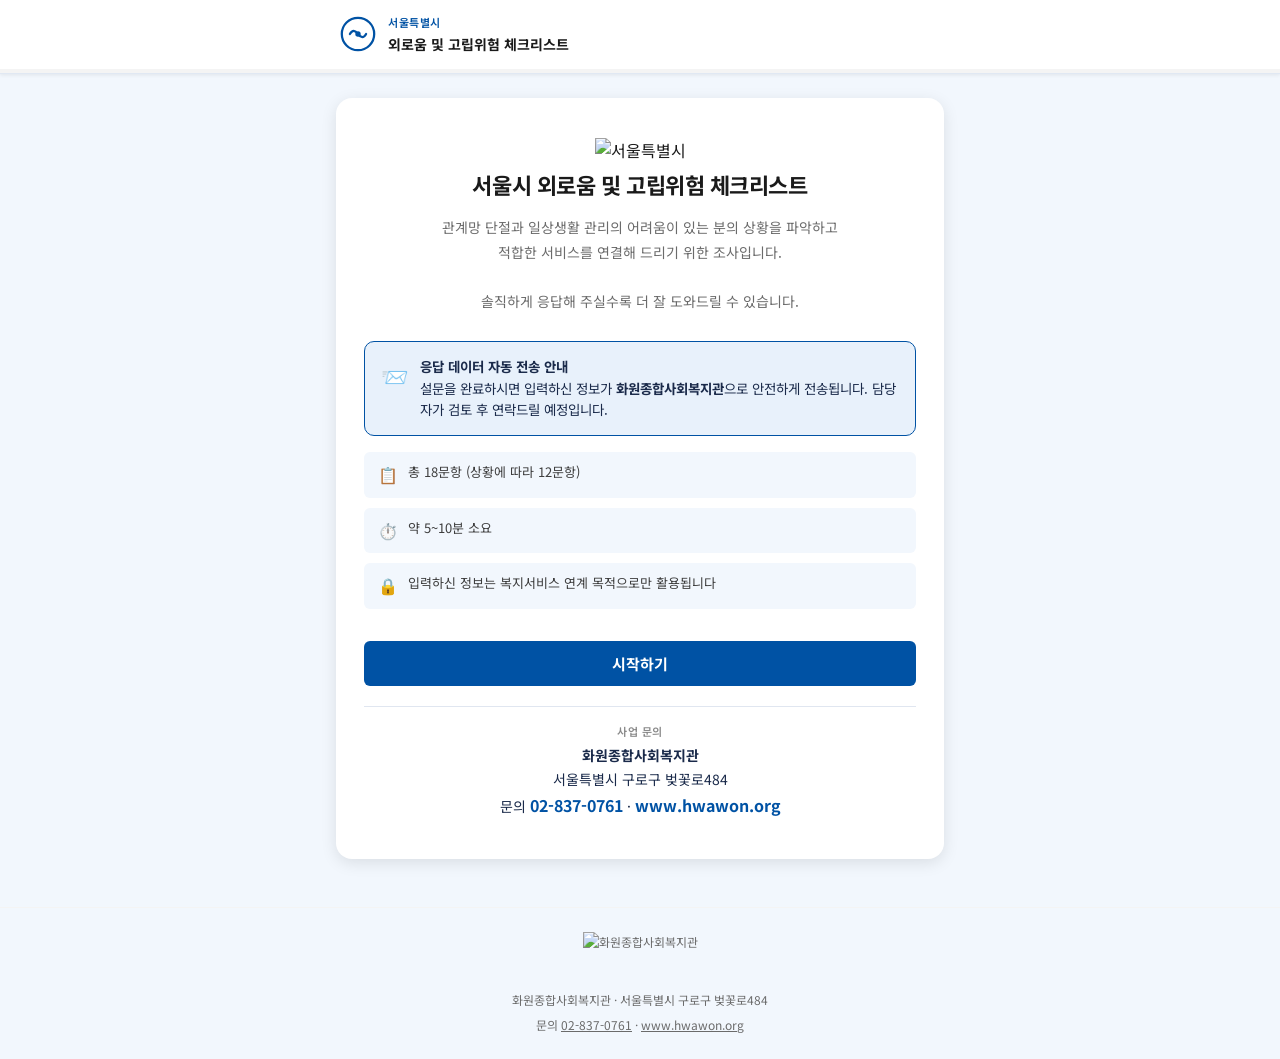
==== index.html @ 678eac91 "add index.html" ====
<!DOCTYPE html>
<html lang="ko">
<head>
  <meta charset="UTF-8" />
  <meta name="viewport" content="width=device-width, initial-scale=1.0" />
  <title>서울시 외로움 및 고립위험 체크리스트</title>
  <link rel="preconnect" href="https://fonts.googleapis.com" />
  <link href="https://fonts.googleapis.com/css2?family=Noto+Sans+KR:wght@400;500;600;700&display=swap" rel="stylesheet" />
<style>
/* ==========================================
   서울시 외로움·고립위험 체크리스트 스타일
   서울시 공식 블루 기반 디자인
   ========================================== */

*, *::before, *::after { box-sizing: border-box; margin: 0; padding: 0; }

:root {
  --blue-700: #003A8C;
  --blue-600: #0052A4;
  --blue-500: #1A6FBF;
  --blue-100: #E8F0F9;
  --blue-50:  #F2F7FD;
  --red-600:  #C0392B;
  --red-100:  #FDECEA;
  --orange-500: #E67E22;
  --orange-100: #FEF3E2;
  --green-600: #1E7E34;
  --green-100: #E8F5E9;
  --gray-900: #1A1A1A;
  --gray-700: #3D3D3D;
  --gray-500: #6B6B6B;
  --gray-300: #C8C8C8;
  --gray-100: #F4F4F4;
  --white: #FFFFFF;
  --radius-sm: 6px;
  --radius-md: 12px;
  --radius-lg: 16px;
  --shadow-sm: 0 1px 4px rgba(0,0,0,0.08);
  --shadow-md: 0 4px 16px rgba(0,0,0,0.10);
  --shadow-lg: 0 8px 32px rgba(0,0,0,0.12);
  --font: 'Noto Sans KR', sans-serif;
}

html { font-size: 16px; scroll-behavior: smooth; }
body {
  font-family: var(--font);
  background: var(--blue-50);
  color: var(--gray-900);
  min-height: 100vh;
  line-height: 1.6;
}

/* ── 헤더 ── */
.site-header {
  background: var(--white);
  border-bottom: 1px solid #E0E8F3;
  position: sticky;
  top: 0;
  z-index: 100;
  box-shadow: var(--shadow-sm);
}
.header-inner {
  display: flex;
  align-items: center;
  gap: 12px;
  padding: 14px 20px;
  max-width: 640px;
  margin: 0 auto;
}
.logo-icon { width: 36px; height: 36px; flex-shrink: 0; }
.header-text { display: flex; flex-direction: column; gap: 1px; }
.header-org { font-size: 11px; color: var(--blue-600); font-weight: 600; letter-spacing: 0.05em; }
.header-title { font-size: 14px; font-weight: 700; color: var(--gray-900); }

/* 진행바 */
.progress-bar-wrap {
  height: 4px;
  background: var(--gray-100);
}
.progress-bar {
  height: 100%;
  background: var(--blue-600);
  transition: width 0.4s ease;
  width: 0%;
}

/* ── 메인 ── */
.main-content {
  max-width: 640px;
  margin: 0 auto;
  padding: 24px 16px 48px;
}

/* 스텝 전환 */
.step { display: none; }
.step.active { display: block; animation: fadeUp 0.3s ease; }
@keyframes fadeUp {
  from { opacity: 0; transform: translateY(12px); }
  to   { opacity: 1; transform: translateY(0); }
}

/* ── 카드 ── */
.card {
  background: var(--white);
  border-radius: var(--radius-lg);
  box-shadow: var(--shadow-md);
  padding: 28px 24px;
}
@media (max-width: 480px) { .card { padding: 20px 16px; } }

/* ── 인트로 카드 ── */
.intro-card { text-align: center; padding: 40px 28px; }
.intro-badge {
  display: inline-block;
  background: var(--blue-100);
  color: var(--blue-600);
  font-size: 12px;
  font-weight: 600;
  padding: 4px 12px;
  border-radius: 20px;
  margin-bottom: 16px;
  letter-spacing: 0.04em;
}
.intro-title {
  font-size: 24px;
  font-weight: 700;
  color: var(--gray-900);
  line-height: 1.35;
  margin-bottom: 16px;
}
.intro-desc {
  font-size: 14px;
  color: var(--gray-500);
  line-height: 1.75;
  margin-bottom: 28px;
  text-align: left;
}
.intro-info-list {
  display: flex;
  flex-direction: column;
  gap: 10px;
  margin-bottom: 32px;
  text-align: left;
}
.intro-info-item {
  display: flex;
  align-items: flex-start;
  gap: 10px;
  font-size: 13px;
  color: var(--gray-700);
  background: var(--blue-50);
  border-radius: var(--radius-sm);
  padding: 10px 14px;
}
.info-icon { font-size: 16px; flex-shrink: 0; }

/* ── 스텝 헤더 ── */
.step-label {
  font-size: 11px;
  font-weight: 700;
  letter-spacing: 0.08em;
  color: var(--blue-600);
  text-transform: uppercase;
  margin-bottom: 6px;
}
.step-title {
  font-size: 20px;
  font-weight: 700;
  color: var(--gray-900);
  margin-bottom: 8px;
  line-height: 1.3;
}
.step-desc {
  font-size: 13px;
  color: var(--gray-500);
  margin-bottom: 24px;
  line-height: 1.6;
}

/* ── 폼 공통 ── */
.form-grid {
  display: grid;
  grid-template-columns: 1fr 1fr;
  gap: 16px;
  margin-bottom: 24px;
}
@media (max-width: 480px) { .form-grid { grid-template-columns: 1fr; } }
.form-full { grid-column: 1 / -1; }
.form-group { display: flex; flex-direction: column; gap: 6px; }
.form-label {
  font-size: 13px;
  font-weight: 600;
  color: var(--gray-700);
}
.form-label.required::after {
  content: ' *';
  color: var(--red-600);
}
.form-input, .form-select {
  width: 100%;
  padding: 10px 12px;
  border: 1.5px solid var(--gray-300);
  border-radius: var(--radius-sm);
  font-size: 14px;
  font-family: var(--font);
  color: var(--gray-900);
  background: var(--white);
  transition: border-color 0.2s;
  outline: none;
}
.form-input:focus, .form-select:focus { border-color: var(--blue-600); }
.form-input.error, .form-select.error { border-color: var(--red-600); }

/* ── 라디오 / 체크박스 ── */
.radio-group, .checkbox-group {
  display: flex;
  flex-wrap: wrap;
  gap: 8px;
}
.flex-wrap { flex-wrap: wrap; }
.radio-label, .checkbox-label {
  display: flex;
  align-items: center;
  gap: 6px;
  font-size: 14px;
  cursor: pointer;
  padding: 8px 14px;
  border: 1.5px solid var(--gray-300);
  border-radius: var(--radius-sm);
  transition: all 0.15s;
  background: var(--white);
}
.radio-label:hover, .checkbox-label:hover { border-color: var(--blue-500); background: var(--blue-50); }
.radio-label input, .checkbox-label input { accent-color: var(--blue-600); }

/* ── 섹션 소제목 ── */
.section-sub-title {
  font-size: 13px;
  font-weight: 700;
  color: var(--blue-700);
  border-left: 3px solid var(--blue-600);
  padding-left: 10px;
  margin-bottom: 12px;
  display: flex;
  align-items: center;
  gap: 8px;
  flex-wrap: wrap;
}
.sub-note {
  font-size: 11px;
  font-weight: 400;
  color: var(--gray-500);
}
.mt-md { margin-top: 24px; }

/* ── 문항 ── */
.question-list { display: flex; flex-direction: column; gap: 12px; margin-bottom: 24px; }
.question-item {
  border: 1.5px solid var(--gray-100);
  border-radius: var(--radius-md);
  padding: 16px;
  background: var(--gray-100);
  transition: border-color 0.2s;
}
.question-item.answered { border-color: var(--blue-100); background: var(--blue-50); }
.question-item.urgent { border-color: #FCBFBC; background: var(--red-100); }
.question-item.urgent.answered { border-color: var(--red-600); }
.q-text {
  font-size: 14px;
  color: var(--gray-900);
  font-weight: 500;
  margin-bottom: 12px;
  line-height: 1.55;
}
.q-num {
  display: inline-block;
  background: var(--blue-600);
  color: var(--white);
  font-size: 11px;
  font-weight: 700;
  padding: 2px 7px;
  border-radius: 4px;
  margin-right: 6px;
  vertical-align: middle;
}
.q-tag {
  display: inline-block;
  background: var(--blue-100);
  color: var(--blue-700);
  font-size: 11px;
  font-weight: 600;
  padding: 2px 7px;
  border-radius: 4px;
  margin-right: 4px;
  vertical-align: middle;
}
.q-sub {
  display: block;
  font-size: 12px;
  color: var(--gray-500);
  margin-top: 4px;
}
.urgent-mark {
  display: inline-block;
  background: var(--red-600);
  color: var(--white);
  font-size: 10px;
  font-weight: 700;
  padding: 2px 7px;
  border-radius: 4px;
  margin-left: 8px;
  vertical-align: middle;
}

/* 점수형 선택 */
.scale-group {
  display: flex;
  flex-direction: column;
  gap: 6px;
}
@media (min-width: 480px) { .scale-group { flex-direction: row; flex-wrap: wrap; gap: 8px; } }
.scale-label {
  display: flex;
  align-items: center;
  gap: 8px;
  cursor: pointer;
  padding: 8px 14px;
  border: 1.5px solid var(--gray-300);
  border-radius: var(--radius-sm);
  font-size: 13px;
  background: var(--white);
  transition: all 0.15s;
  flex: 1;
  min-width: 130px;
}
.scale-label:hover { border-color: var(--blue-500); background: var(--white); }
.scale-label input:checked + span { color: var(--blue-700); font-weight: 600; }
.scale-label:has(input:checked) { border-color: var(--blue-600); background: var(--blue-50); }
.scale-label input { accent-color: var(--blue-600); flex-shrink: 0; }

/* 그렇다/아니다 */
.yn-group { display: flex; gap: 8px; }
.yn-label {
  display: flex;
  align-items: center;
  gap: 8px;
  cursor: pointer;
  padding: 10px 20px;
  border: 1.5px solid var(--gray-300);
  border-radius: var(--radius-sm);
  font-size: 14px;
  font-weight: 600;
  background: var(--white);
  transition: all 0.15s;
  flex: 1;
  justify-content: center;
}
.yn-label.yes:has(input:checked) { border-color: var(--blue-600); background: var(--blue-100); color: var(--blue-700); }
.yn-label.no:has(input:checked)  { border-color: var(--orange-500); background: var(--orange-100); color: #7D4E1A; }
.yn-label input { accent-color: var(--blue-600); }

/* ── 안내 박스 ── */
.notice-box {
  background: var(--blue-50);
  border: 1.5px solid var(--blue-100);
  border-left: 4px solid var(--blue-600);
  border-radius: var(--radius-sm);
  padding: 12px 16px;
  font-size: 13px;
  color: var(--blue-700);
  margin-bottom: 16px;
  line-height: 1.6;
}

/* ── 개인정보 동의 ── */
.consent-block {
  border: 1.5px solid var(--gray-100);
  border-radius: var(--radius-md);
  padding: 16px;
  margin-bottom: 12px;
  background: var(--gray-100);
}
.consent-title {
  font-size: 13px;
  font-weight: 700;
  color: var(--blue-700);
  margin-bottom: 8px;
}
.consent-detail {
  font-size: 12px;
  color: var(--gray-700);
  line-height: 1.75;
  margin-bottom: 12px;
}
.consent-note { color: var(--gray-500); }
.consent-check-row {
  display: flex;
  gap: 10px;
  flex-wrap: wrap;
}
.consent-check-label {
  display: flex;
  align-items: center;
  gap: 6px;
  cursor: pointer;
  font-size: 13px;
  font-weight: 600;
  padding: 7px 16px;
  border: 1.5px solid var(--gray-300);
  border-radius: var(--radius-sm);
  background: var(--white);
  transition: all 0.15s;
}
.consent-check-label:has(input:checked) { border-color: var(--blue-600); background: var(--blue-50); color: var(--blue-700); }
.consent-check-label input { accent-color: var(--blue-600); }

.consent-final {
  background: var(--blue-50);
  border: 1.5px solid var(--blue-100);
  border-radius: var(--radius-md);
  padding: 16px;
  margin-top: 16px;
  margin-bottom: 24px;
}
.consent-final-label {
  display: flex;
  align-items: flex-start;
  gap: 10px;
  cursor: pointer;
  font-size: 13px;
  color: var(--gray-700);
  line-height: 1.65;
}
.consent-final-label input { accent-color: var(--blue-600); margin-top: 3px; flex-shrink: 0; }
.consent-final-label small { font-size: 11px; color: var(--gray-500); display: block; margin-top: 4px; }

/* ── 버튼 ── */
.btn-row {
  display: flex;
  gap: 10px;
  justify-content: flex-end;
  margin-top: 8px;
}
.btn-primary, .btn-secondary {
  padding: 12px 28px;
  border-radius: var(--radius-sm);
  font-size: 15px;
  font-weight: 700;
  font-family: var(--font);
  cursor: pointer;
  border: none;
  transition: all 0.18s;
}
.btn-primary {
  background: var(--blue-600);
  color: var(--white);
}
.btn-primary:hover { background: var(--blue-700); transform: translateY(-1px); box-shadow: var(--shadow-sm); }
.btn-primary:active { transform: translateY(0); }
.btn-secondary {
  background: var(--white);
  color: var(--gray-700);
  border: 1.5px solid var(--gray-300);
}
.btn-secondary:hover { border-color: var(--blue-500); color: var(--blue-600); }
.btn-full { width: 100%; }

/* ── 결과 카드 ── */
.result-card { text-align: center; padding: 40px 24px 32px; }
.result-check {
  width: 64px;
  height: 64px;
  background: var(--green-600);
  color: var(--white);
  border-radius: 50%;
  display: flex;
  align-items: center;
  justify-content: center;
  font-size: 28px;
  font-weight: 700;
  margin: 0 auto 16px;
}
.result-title { font-size: 22px; font-weight: 700; color: var(--gray-900); margin-bottom: 8px; }
.result-sub { font-size: 14px; color: var(--gray-500); margin-bottom: 28px; line-height: 1.6; }

.result-type-box {
  border-radius: var(--radius-md);
  padding: 20px;
  margin-bottom: 16px;
  text-align: left;
}
.result-type-title { font-size: 12px; font-weight: 700; letter-spacing: 0.06em; margin-bottom: 6px; }
.result-type-name { font-size: 22px; font-weight: 700; margin-bottom: 8px; }
.result-type-desc { font-size: 13px; line-height: 1.65; }

.result-scores {
  display: flex;
  gap: 10px;
  margin-bottom: 16px;
  flex-wrap: wrap;
}
.score-chip {
  flex: 1;
  min-width: 100px;
  background: var(--gray-100);
  border-radius: var(--radius-sm);
  padding: 12px;
  text-align: center;
}
.score-chip-label { font-size: 11px; color: var(--gray-500); margin-bottom: 4px; }
.score-chip-value { font-size: 20px; font-weight: 700; color: var(--blue-700); }
.score-chip-sub { font-size: 11px; color: var(--gray-500); }

.result-service {
  background: var(--blue-50);
  border: 1.5px solid var(--blue-100);
  border-radius: var(--radius-md);
  padding: 16px;
  text-align: left;
  margin-bottom: 16px;
}
.result-service-title { font-size: 12px; font-weight: 700; color: var(--blue-700); margin-bottom: 8px; letter-spacing: 0.04em; }
.result-service-list { font-size: 13px; color: var(--gray-700); line-height: 1.8; }

.result-crisis-notice {
  background: var(--red-100);
  border: 1.5px solid #F5C6C4;
  border-radius: var(--radius-md);
  padding: 16px;
  font-size: 13px;
  color: #7B1D1A;
  line-height: 1.7;
  text-align: left;
  margin-top: 12px;
}

/* ── 에러 메시지 ── */
.error-msg {
  color: var(--red-600);
  font-size: 12px;
  margin-top: 4px;
}
.toast {
  position: fixed;
  bottom: 24px;
  left: 50%;
  transform: translateX(-50%) translateY(20px);
  background: var(--gray-900);
  color: var(--white);
  font-size: 13px;
  padding: 12px 20px;
  border-radius: var(--radius-sm);
  z-index: 9999;
  opacity: 0;
  transition: all 0.3s;
  white-space: nowrap;
  pointer-events: none;
}
.toast.show { opacity: 1; transform: translateX(-50%) translateY(0); }

/* ── 푸터 ── */
.site-footer {
  display: flex;
  flex-direction: column;
  align-items: center;
  gap: 6px;
  text-align: center;
  padding: 24px 16px;
  font-size: 12px;
  color: var(--gray-500);
  border-top: 1px solid var(--gray-100);
}
.footer-logo {
  height: 52px;
  width: auto;
  object-fit: contain;
}

/* ── 자필 서명 패드 ── */
.signature-block {
  margin-top: 20px;
  margin-bottom: 8px;
}
.signature-label {
  font-size: 13px;
  font-weight: 700;
  color: var(--gray-700);
  margin-bottom: 6px;
}
.required-mark { color: var(--red-600); }
.signature-hint {
  font-size: 12px;
  color: var(--gray-500);
  margin-bottom: 8px;
}
.signature-wrap {
  border: 2px solid var(--gray-300);
  border-radius: var(--radius-md);
  background: var(--white);
  cursor: crosshair;
  overflow: hidden;
  touch-action: none;
}
.signature-wrap.active { border-color: var(--blue-600); }
.signature-wrap.has-sig { border-color: var(--blue-500); background: var(--blue-50); }
#signatureCanvas {
  display: block;
  width: 100%;
  height: 160px;
}
.signature-actions {
  display: flex;
  align-items: center;
  gap: 12px;
  margin-top: 8px;
}
.btn-clear-sig {
  background: none;
  border: 1.5px solid var(--gray-300);
  border-radius: var(--radius-sm);
  font-size: 12px;
  font-weight: 600;
  color: var(--gray-500);
  padding: 6px 14px;
  cursor: pointer;
  font-family: var(--font);
  transition: all 0.15s;
}
.btn-clear-sig:hover { border-color: var(--red-600); color: var(--red-600); }
.sig-status {
  font-size: 12px;
  color: var(--blue-600);
  font-weight: 600;
}

/* ── 시작 페이지 안내 박스 ── */
.intro-notice-box {
  display: flex;
  gap: 12px;
  align-items: flex-start;
  background: #E8F1FB;
  border: 1.5px solid #0052A4;
  border-radius: 10px;
  padding: 14px 16px;
  margin: 16px 0;
  font-size: 13.5px;
  line-height: 1.6;
  color: #1a2a4a;
  text-align: left;
}
.intro-notice-icon { font-size: 22px; flex-shrink: 0; margin-top: 2px; }
.intro-contact {
  margin-top: 20px;
  padding-top: 16px;
  border-top: 1px solid #e0e6f0;
  text-align: center;
}
.intro-contact-label {
  font-size: 11px;
  color: #888;
  font-weight: 600;
  letter-spacing: 0.05em;
  text-transform: uppercase;
  margin-bottom: 4px;
}
.intro-contact-info {
  font-size: 14px;
  line-height: 1.7;
  color: #1a2a4a;
}
.intro-contact-info a {
  color: #0052A4;
  font-weight: 700;
  text-decoration: none;
  font-size: 16px;
}

/* ── 기간 안내 텍스트 강조 ── */
.step-period-notice {
  font-size: 15px;
  font-weight: 700;
  color: #0052A4;
  background: #EEF4FF;
  border-left: 4px solid #0052A4;
  padding: 10px 14px;
  border-radius: 0 8px 8px 0;
  margin: 0 0 16px;
  line-height: 1.5;
}

/* ── 동의서 테이블 ── */
.consent-intro-text {
  font-size: 12.5px;
  line-height: 1.7;
  color: #333;
  background: #f8f9fb;
  border: 1px solid #d0dae8;
  border-radius: 8px;
  padding: 12px 14px;
  margin-bottom: 14px;
}
.consent-table {
  width: 100%;
  border-collapse: collapse;
  font-size: 12.5px;
  margin-bottom: 6px;
}
.consent-table th,
.consent-table td {
  border: 1px solid #c5cfe0;
  padding: 8px 10px;
  vertical-align: top;
  line-height: 1.6;
}
.consent-table th {
  background: #d9e6f7;
  font-weight: 700;
  text-align: center;
}
.ct-label {
  background: #f0f4fa;
  font-weight: 600;
  width: 35%;
  color: #2a3a5c;
}
.consent-note-row {
  font-size: 11.5px;
  color: #666;
  padding: 5px 2px;
  line-height: 1.5;
}
.consent-q-row {
  font-size: 13px;
  padding: 8px 0 4px;
  color: #1a2a4a;
}

/* ── 결과 전송 완료 박스 ── */
.result-sent-box {
  background: #E8F5E9;
  border: 1.5px solid #4CAF50;
  border-radius: 12px;
  padding: 20px 16px;
  text-align: center;
  margin: 16px 0;
}
.result-sent-icon { font-size: 36px; margin-bottom: 10px; }
.result-sent-text {
  font-size: 15px;
  font-weight: 600;
  color: #1B5E20;
  line-height: 1.7;
  margin-bottom: 6px;
}
.result-sent-sub {
  font-size: 13px;
  color: #388E3C;
}
.result-contact-box {
  margin-top: 24px;
  padding: 16px;
  background: #f8f9fb;
  border-radius: 10px;
  text-align: center;
  border: 1px solid #dce3ee;
}
.result-contact-title {
  font-size: 11px;
  color: #888;
  font-weight: 600;
  letter-spacing: 0.05em;
  margin-bottom: 6px;
}
.result-contact-info {
  font-size: 14px;
  line-height: 1.8;
  color: #1a2a4a;
}
.result-tel {
  display: inline-block;
  font-size: 20px;
  font-weight: 700;
  color: #0052A4;
  text-decoration: none;
  margin-top: 4px;
}

/* ── 주소 고정 접두사 행 ── */
.addr-fixed-row {
  display: flex;
  align-items: center;
  gap: 8px;
  background: #f0f4fa;
  border: 1.5px solid #c5cfe0;
  border-radius: 10px;
  padding: 10px 14px;
}
.addr-fixed-prefix {
  font-size: 14px;
  font-weight: 700;
  color: #0052A4;
  white-space: nowrap;
  flex-shrink: 0;
}
.addr-dong-select {
  border: 1.5px solid #c5cfe0 !important;
  border-radius: 8px !important;
  flex: 1;
  min-width: 0;
}
.addr-preview {
  font-size: 12.5px;
  color: #0052A4;
  background: #EEF4FF;
  border-radius: 6px;
  padding: 7px 12px;
  margin-top: 6px;
  word-break: break-all;
}

/* ── 전화번호 입력 왼쪽 정렬 ── */
input[type="tel"].form-input {
  text-align: left;
}

/* ── 동의서 제목 한줄 ── */
.consent-title-oneline {
  font-size: clamp(15px, 4vw, 20px);
  white-space: nowrap;
  letter-spacing: -0.02em;
}

/* ── 결과 따뜻한 마무리 박스 ── */
.result-warm-box {
  background: linear-gradient(135deg, #EEF4FF 0%, #E8F5E9 100%);
  border: 1.5px solid #0052A4;
  border-radius: 14px;
  padding: 22px 18px;
  text-align: center;
  margin: 16px 0;
}
.result-warm-icon { font-size: 32px; margin-bottom: 10px; }
.result-warm-text {
  font-size: 15px;
  color: #1a2a4a;
  line-height: 1.7;
  margin-bottom: 10px;
}
.result-warm-sub {
  font-size: 13px;
  color: #4a6080;
  line-height: 1.7;
}

/* ── 동의서 날짜 표시 ── */
.consent-date-row {
  text-align: right;
  font-size: 14px;
  font-weight: 600;
  color: #1a2a4a;
  padding: 10px 0 6px;
  border-top: 1px solid #e0e6f0;
  margin-top: 12px;
}

/* ── 만 14세 미만 보호자 안내 ── */
.guardian-notice {
  background: #FFF3E0;
  border: 1.5px solid #FF8F00;
  border-radius: 10px;
  padding: 14px 16px;
  font-size: 14px;
  line-height: 1.6;
  color: #E65100;
  margin-top: 16px;
}

/* ── 위기상황(step-4) 문항 compact 스타일 ── */
#step-4 .question-item {
  padding: 10px 14px;
  margin-bottom: 8px;
}
#step-4 .question-text {
  font-size: 13px;
  line-height: 1.45;
  margin-bottom: 8px;
}
#step-4 .yn-options {
  gap: 8px;
}
#step-4 .yn-label {
  padding: 8px 14px;
  font-size: 13px;
}


/* 인쇄 */

  /* ── 인쇄 오버레이 기본 ── */
  #printOverlay {
    position: fixed; top: 0; left: 0; width: 100%; height: 100%;
    background: #eee; overflow-y: auto; z-index: 9999;
  }
  .po-screen-only {
    display: flex; gap: 12px; justify-content: center; align-items: center;
    padding: 16px; background: #f0f4fa; border-bottom: 2px solid #0052A4;
    position: sticky; top: 0; z-index: 10;
  }
  .po-btn-print {
    background: #0052A4; color: #fff; border: none;
    padding: 10px 28px; font-size: 15px; font-weight: 700;
    border-radius: 6px; cursor: pointer; font-family: inherit;
  }
  .po-btn-print:hover { background: #003A8C; }
  .po-btn-back {
    background: #fff; color: #0052A4; border: 2px solid #0052A4;
    padding: 10px 20px; font-size: 14px; font-weight: 600;
    border-radius: 6px; cursor: pointer; font-family: inherit;
  }
  /* ── A4 페이지 ── */
  .po-page {
    width: 210mm; min-height: 297mm;
    margin: 16px auto; padding: 15mm 18mm;
    background: #fff; box-shadow: 0 2px 12px rgba(0,0,0,0.12);
    page-break-after: always;
    font-family: 'Malgun Gothic','맑은 고딕','Noto Sans KR',sans-serif;
    font-size: 10.5pt; color: #000;
  }
  .po-page:last-child { page-break-after: auto; }
  .po-side-label { text-align:right; font-size:8pt; color:#555; margin-bottom:4pt; }
  .po-page-header { text-align:center; margin-bottom:8pt; border-bottom:2px solid #000; padding-bottom:5pt; }
  .po-main-title { font-size:14.5pt; font-weight:700; margin-bottom:2pt; }
  .po-sub-title { font-size:10.5pt; color:#333; }
  /* 표 */
  .po-table { width:100%; border-collapse:collapse; margin-bottom:6pt; font-size:10pt; }
  .po-table th, .po-table td { border:1px solid #000; padding:3pt 4pt; vertical-align:middle; }
  .po-table th { background:#d9e1f2; font-weight:700; text-align:center; }
  .po-num { width:22pt; text-align:center; font-weight:700; background:#EEF2FA; white-space:nowrap; }
  .po-center { text-align:center; }
  .po-lbl { background:#f2f2f2; font-weight:600; white-space:nowrap; text-align:center; width:60pt; }
  .po-val { font-weight:600; }
  .po-td-sub { background:#fafafa; font-weight:600; font-size:8pt; }
  /* 영역 타이틀 */
  .po-sec-title { font-size:11pt; font-weight:700; background:#1F3864; color:#fff; padding:3pt 6pt; margin:6pt 0 0; }
  .po-sec-note { font-size:9pt; color:#555; margin:2pt 0 3pt; }
  .po-eval-row td { background:#FFF2CC; font-size:9.5pt; font-weight:600; }
  /* 동의서 */
  .po-consent-title { background:#1F3864; color:#fff; font-size:11pt; font-weight:700; text-align:center; padding:5pt; margin-bottom:5pt; }
  .po-consent-intro { font-size:7.5pt; line-height:1.6; margin-bottom:6pt; border:1px solid #aaa; padding:4pt 6pt; background:#fafafa; }
  .po-csub-title { font-size:8.5pt; font-weight:700; background:#D9E1F2; padding:2pt 5pt; margin:4pt 0 2pt; }
  .po-consent-agree { display:flex; gap:16pt; padding:3pt 0; font-size:8.5pt; }
  /* 최종 서명 */
  .po-final-sign { border:1px solid #000; padding:6pt 8pt; margin-top:8pt; text-align:center; }
  .po-final-sign-title { font-size:8pt; margin-bottom:6pt; }
  .po-date-row { text-align:right; font-size:9pt; margin:8pt 0 4pt; }
  .po-agency-row { text-align:right; font-size:9pt; font-weight:700; }
  .po-final-fields { display:flex; justify-content:space-around; gap:12pt; }
  .po-final-field { flex:1; text-align:center; }
  .po-final-line { border-bottom:1px solid #000; height:40pt; margin-bottom:2pt; display:flex; align-items:center; justify-content:center; }
  .po-final-field-label { font-size:8pt; color:#555; }
  /* ── 인쇄 전용 CSS ── */
  @media print {
    body > * { display: none !important; }
    #printOverlay { display: block !important; position: static !important; overflow: visible !important; background: #fff !important; }
    .po-screen-only { display: none !important; }
    .po-page { margin: 0 !important; box-shadow: none !important; padding: 12mm 16mm !important; }
    @page { size: A4; margin: 0; }
  }
  
/* ── 첫 페이지 서울시 로고 ── */
.intro-seoul-logo {
  margin-bottom: 6px;
}
.intro-seoul-logo img {
  height: 90px;
  width: auto;
  object-fit: contain;
}
/* ── intro-desc 가운데 정렬 ── */
.intro-desc-center {
  text-align: center !important;
}
/* ── 첫 페이지 타이틀 한줄 ── */
.intro-title-oneline {
  font-size: clamp(16px, 4.5vw, 22px);
  white-space: nowrap;
  letter-spacing: -0.02em;
}
/* ── 동의서 제목 한줄 ── */
.consent-title-oneline {
  font-size: clamp(15px, 4vw, 20px);
  white-space: nowrap;
  letter-spacing: -0.02em;
}
</style>
</head>
<body>
  <div id="app">
    <!-- 상단 헤더 -->
    <header class="site-header">
      <div class="header-inner">
        <svg class="logo-icon" width="36" height="36" viewBox="0 0 40 40" fill="none" aria-label="서울시 로고">
          <circle cx="20" cy="20" r="18" stroke="#0052A4" stroke-width="2.5"/>
          <path d="M11 20 Q15 13 20 20 Q25 27 29 20" stroke="#0052A4" stroke-width="2.5" stroke-linecap="round" fill="none"/>
          <circle cx="20" cy="20" r="3" fill="#0052A4"/>
        </svg>
        <div class="header-text">
          <span class="header-org">서울특별시</span>
          <span class="header-title">외로움 및 고립위험 체크리스트</span>
        </div>
      </div>
      <!-- 진행바 -->
      <div class="progress-bar-wrap">
        <div class="progress-bar" id="progressBar"></div>
      </div>
    </header>

    <main class="main-content">
      <!-- ───────────── STEP 0: 시작 화면 ───────────── -->
      <section class="step active" id="step-0">
        <div class="card intro-card">
          <!-- 서울시 로고 -->
          <div class="intro-seoul-logo">
            <img src="logo-seoul.jpg" alt="서울특별시" />
          </div>
          <h1 class="intro-title intro-title-oneline">서울시 외로움 및 고립위험 체크리스트</h1>
          <p class="intro-desc intro-desc-center">
            관계망 단절과 일상생활 관리의 어려움이 있는 분의 상황을 파악하고<br>
            적합한 서비스를 연결해 드리기 위한 조사입니다.<br><br>
            솔직하게 응답해 주실수록 더 잘 도와드릴 수 있습니다.
          </p>
          <div class="intro-notice-box">
            <div class="intro-notice-icon">📨</div>
            <div>
              <strong>응답 데이터 자동 전송 안내</strong><br>
              설문을 완료하시면 입력하신 정보가 <strong>화원종합사회복지관</strong>으로 안전하게 전송됩니다. 담당자가 검토 후 연락드릴 예정입니다.
            </div>
          </div>
          <div class="intro-info-list">
            <div class="intro-info-item">
              <span class="info-icon">📋</span>
              <span>총 18문항 (상황에 따라 12문항)</span>
            </div>
            <div class="intro-info-item">
              <span class="info-icon">⏱️</span>
              <span>약 5~10분 소요</span>
            </div>
            <div class="intro-info-item">
              <span class="info-icon">🔒</span>
              <span>입력하신 정보는 복지서비스 연계 목적으로만 활용됩니다</span>
            </div>
          </div>
          <button class="btn-primary btn-full" onclick="goStep(1)">시작하기</button>
          <div class="intro-contact">
            <div class="intro-contact-label">사업 문의</div>
            <div class="intro-contact-info">
              <strong>화원종합사회복지관</strong><br>
              서울특별시 구로구 벚꽃로484<br>
              문의 <a href="tel:02-837-0761">02-837-0761</a> · <a href="https://www.hwawon.org/" target="_blank">www.hwawon.org</a>
            </div>
          </div>
        </div>
      </section>

      <!-- ───────────── STEP 1: 기본 현황 ───────────── -->
      <section class="step" id="step-1">
        <div class="card">
          <div class="step-label">기본 현황</div>
          <h2 class="step-title">조사대상자 기본 현황</h2>
          <p class="step-desc">아래 항목을 빠짐없이 작성해 주세요.</p>

          <div class="form-grid">
            <div class="form-group">
              <label class="form-label required">성명</label>
              <input type="text" id="name" class="form-input" placeholder="이름을 입력해 주세요" />
            </div>
            <div class="form-group">
              <label class="form-label required">생년월일</label>
              <input type="text" id="birth" class="form-input" placeholder="예: 1975.03.15" maxlength="10" oninput="formatBirth(this); calcAge();" autocomplete="off" />
              <div id="ageDisplay" style="display:none;margin-top:5px;font-size:13px;font-weight:700;color:#0052A4;padding:5px 10px;background:#EEF4FF;border-radius:6px;display:inline-block;"></div>
            </div>
            <div class="form-group">
              <label class="form-label required">성별</label>
              <div class="radio-group">
                <label class="radio-label"><input type="radio" name="gender" value="남" /> 남</label>
                <label class="radio-label"><input type="radio" name="gender" value="여" /> 여</label>
              </div>
            </div>
            <div class="form-group form-full">
              <label class="form-label required">주소</label>
              <div class="addr-fixed-row">
                <span class="addr-fixed-prefix">서울특별시 구로구</span>
                <select id="addrDong" class="form-select addr-dong-select" onchange="updateAddressField()">
                  <option value="">동 선택</option>
                  <option>가리봉동</option>
                  <option>개봉1동</option><option>개봉2동</option><option>개봉3동</option>
                  <option>고척1동</option><option>고척2동</option>
                  <option>구로1동</option><option>구로2동</option><option>구로3동</option><option>구로4동</option><option>구로5동</option>
                  <option>궁동</option><option>남구로동</option><option>신도림동</option>
                  <option>오류1동</option><option>오류2동</option><option>온수동</option><option>천왕동</option><option>항동</option>
                </select>
              </div>
              <input type="text" id="addressStreet" class="form-input mt-xs"
                placeholder="도로명+건물번호 또는 지번 (예: 구로동로 120)"
                autocomplete="off" oninput="updateAddressField()" />
              <input type="text" id="addressDetail" class="form-input mt-xs"
                placeholder="상세 주소 (예: 101동 502호)" oninput="updateAddressField()" />
              <input type="hidden" id="address" />
            </div>
            <div class="form-group">
              <label class="form-label required">휴대전화</label>
              <input type="tel" id="phone" class="form-input" placeholder="010-0000-0000" maxlength="13" oninput="formatPhone(this)" autocomplete="off" />
            </div>
            <div class="form-group">
              <label class="form-label required">가구원수</label>
              <select id="household" class="form-select">
                <option value="">선택해 주세요</option>
                <option>1명</option><option>2명</option><option>3명</option>
                <option>4명</option><option>5명</option><option>6명 이상</option>
              </select>
            </div>
            <div class="form-group form-full">
              <label class="form-label required">보호구분 (해당 항목 모두 선택)</label>
              <div class="checkbox-group">
                <label class="checkbox-label"><input type="checkbox" name="protection" value="기초생활보장 맞춤형 급여 수급" /> 기초생활보장 맞춤형 급여 수급</label>
                <label class="checkbox-label"><input type="checkbox" name="protection" value="차상위계층" /> 차상위계층</label>
                <label class="checkbox-label"><input type="checkbox" name="protection" value="자활사업참여" /> 자활사업참여</label>
                <label class="checkbox-label"><input type="checkbox" name="protection" value="기타" /> 기타</label>
                <label class="checkbox-label"><input type="checkbox" name="protection" value="해당없음" /> 해당없음</label>
              </div>
            </div>
            <div class="form-group form-full">
              <label class="form-label required">가족유무</label>
              <div class="radio-group">
                <label class="radio-label"><input type="radio" name="family" value="있음" onclick="toggleFamilyExchange(true)" /> 있음</label>
                <label class="radio-label"><input type="radio" name="family" value="없음" onclick="toggleFamilyExchange(false)" /> 없음</label>
              </div>
            </div>
            <div class="form-group form-full" id="familyExchangeGroup" style="display:none">
              <label class="form-label">가족 교류 여부</label>
              <div class="radio-group flex-wrap">
                <label class="radio-label"><input type="radio" name="familyExchange" value="주 1회 이상" /> 주 1회 이상</label>
                <label class="radio-label"><input type="radio" name="familyExchange" value="월 1회 이상" /> 월 1회 이상</label>
                <label class="radio-label"><input type="radio" name="familyExchange" value="월 1회 미만이나 교류 있음" /> 월 1회 미만이나 교류 있음</label>
                <label class="radio-label"><input type="radio" name="familyExchange" value="교류 없음" /> 교류 없음</label>
              </div>
            </div>
            <div class="form-group">
              <label class="form-label required">경제활동</label>
              <select id="employment" class="form-select">
                <option value="">선택해 주세요</option>
                <option>상시근로</option><option>임시·일용근로</option>
                <option>자영업</option><option>직업 없음</option>
              </select>
            </div>
            <div class="form-group">
              <label class="form-label required">건강상태</label>
              <select id="health" class="form-select">
                <option value="">선택해 주세요</option>
                <option>양호</option><option>장애</option><option>질병</option><option>기타</option>
              </select>
            </div>
            <div class="form-group form-full">
              <label class="form-label required">주거유형</label>
              <select id="housingType" class="form-select">
                <option value="">선택해 주세요</option>
                <option>아파트(일반)</option><option>아파트(임대)</option>
                <option>단독주택(지상)</option><option>단독주택(지하)</option><option>단독주택(옥탑)</option>
                <option>다세대·연립·빌라(지상)</option><option>다세대·연립·빌라(지하)</option><option>다세대·연립·빌라(옥탑)</option>
                <option>고시원</option><option>쪽방</option><option>숙박시설</option><option>비주거시설</option>
              </select>
            </div>
            <div class="form-group">
              <label class="form-label required">보유형태</label>
              <select id="housingOwn" class="form-select">
                <option value="">선택해 주세요</option>
                <option>자가</option><option>전세</option><option>월세</option><option>무료임차</option><option>기타</option>
              </select>
            </div>
            <div class="form-group">
              <label class="form-label required">주거환경</label>
              <select id="housingCond" class="form-select">
                <option value="">선택해 주세요</option>
                <option>양호</option><option>불량(위생불량)</option><option>불량(안전문제)</option><option>불량(기타)</option>
              </select>
            </div>
          </div>

          <div class="btn-row">
            <button class="btn-primary btn-full" onclick="validateStep1()">다음</button>
          </div>
        </div>
      </section>

      <!-- ───────────── STEP 2: 관계 단절 상황 ───────────── -->
      <section class="step" id="step-2">
        <div class="card">
          <div class="step-label">영역 1</div>
          <h2 class="step-title">관계 단절 상황</h2>
          <p class="step-period-notice">📅 지난 4주간(한달)의 상황에 대한 질문입니다.</p>

          <div class="section-sub-title">외로움 관련</div>
          <div class="question-list">
            <div class="question-item" id="q1-1">
              <p class="q-text"><span class="q-num">1-1</span> 나는 같이 있어 줄 사람이 부족하다고 자주 느낀다.</p>
              <div class="scale-group">
                <label class="scale-label"><input type="radio" name="q1_1" value="1" /><span>(1점) 거의 없다</span></label>
                <label class="scale-label"><input type="radio" name="q1_1" value="2" /><span>(2점) 조금 그렇다</span></label>
                <label class="scale-label"><input type="radio" name="q1_1" value="3" /><span>(3점) 자주 그렇다</span></label>
              </div>
            </div>
            <div class="question-item" id="q1-2">
              <p class="q-text"><span class="q-num">1-2</span> 나는 혼자 남겨진 것 같다고 자주 느낀다.</p>
              <div class="scale-group">
                <label class="scale-label"><input type="radio" name="q1_2" value="1" /><span>(1점) 거의 없다</span></label>
                <label class="scale-label"><input type="radio" name="q1_2" value="2" /><span>(2점) 조금 그렇다</span></label>
                <label class="scale-label"><input type="radio" name="q1_2" value="3" /><span>(3점) 자주 그렇다</span></label>
              </div>
            </div>
            <div class="question-item" id="q1-3">
              <p class="q-text"><span class="q-num">1-3</span> 나는 사람들 사이에서 고립되어 있다고 자주 느낀다.</p>
              <div class="scale-group">
                <label class="scale-label"><input type="radio" name="q1_3" value="1" /><span>(1점) 거의 없다</span></label>
                <label class="scale-label"><input type="radio" name="q1_3" value="2" /><span>(2점) 조금 그렇다</span></label>
                <label class="scale-label"><input type="radio" name="q1_3" value="3" /><span>(3점) 자주 그렇다</span></label>
              </div>
            </div>
          </div>

          <div class="section-sub-title mt-md">사회적 고립 관련
            <span class="sub-note">도움 줄 사람은 가족·친구·이웃·동료 및 공공기관 담당자도 포함</span>
          </div>
          <div class="question-list">
            <div class="question-item" id="q1-4">
              <p class="q-text"><span class="q-num">1-4</span> 나는 몸이 아파서 도움이 필요할 때 도움 줄 사람이 있다.</p>
              <div class="scale-group">
                <label class="scale-label"><input type="radio" name="q1_4" value="0" /><span>(0점) 있다</span></label>
                <label class="scale-label"><input type="radio" name="q1_4" value="1" /><span>(1점) 없다</span></label>
              </div>
            </div>
            <div class="question-item" id="q1-5">
              <p class="q-text"><span class="q-num">1-5</span> 나는 낙심하거나 우울해서 이야기상대가 필요할 때 들어줄 사람이 있다.</p>
              <div class="scale-group">
                <label class="scale-label"><input type="radio" name="q1_5" value="0" /><span>(0점) 있다</span></label>
                <label class="scale-label"><input type="radio" name="q1_5" value="1" /><span>(1점) 없다</span></label>
              </div>
            </div>
          </div>

          <div class="btn-row">
            <button class="btn-secondary" onclick="goStep(1)">이전</button>
            <button class="btn-primary" onclick="validateStep2()">다음</button>
          </div>
        </div>
      </section>

      <!-- ───────────── STEP 3: 일상생활 관리 ───────────── -->
      <section class="step" id="step-3">
        <div class="card">
          <div class="step-label">영역 2</div>
          <h2 class="step-title">일상생활 관리 상황</h2>
          <p class="step-period-notice">📅 지난 4주간(한달)의 상황에 대한 질문입니다. 각 항목에 대해 답해 주세요.</p>

          <div class="question-list">
            <div class="question-item" id="q2-1">
              <p class="q-text"><span class="q-num">2-1</span> <span class="q-tag">위생관리</span> 개인위생과 집안 청소 등 관리가 되고 있다.</p>
              <div class="yn-group">
                <label class="yn-label yes"><input type="radio" name="q2_1" value="yes" /><span>그렇다</span></label>
                <label class="yn-label no"><input type="radio" name="q2_1" value="no" /><span>아니다</span></label>
              </div>
            </div>
            <div class="question-item" id="q2-2">
              <p class="q-text"><span class="q-num">2-2</span> <span class="q-tag">식사관리</span> 끼니를 거르거나 폭식하지 않고 꾸준히 식사관리를 한다.</p>
              <div class="yn-group">
                <label class="yn-label yes"><input type="radio" name="q2_2" value="yes" /><span>그렇다</span></label>
                <label class="yn-label no"><input type="radio" name="q2_2" value="no" /><span>아니다</span></label>
              </div>
            </div>
            <div class="question-item" id="q2-3">
              <p class="q-text"><span class="q-num">2-3</span> <span class="q-tag">재정관리</span> 생활비, 용돈과 공과금 납부를 잘 관리한다.</p>
              <div class="yn-group">
                <label class="yn-label yes"><input type="radio" name="q2_3" value="yes" /><span>그렇다</span></label>
                <label class="yn-label no"><input type="radio" name="q2_3" value="no" /><span>아니다</span></label>
              </div>
            </div>
            <div class="question-item" id="q2-4">
              <p class="q-text"><span class="q-num">2-4</span> <span class="q-tag">건강관리</span> 건강에 문제가 있을 때 병원도 가고 약도 잘 챙겨 먹는다.</p>
              <div class="yn-group">
                <label class="yn-label yes"><input type="radio" name="q2_4" value="yes" /><span>그렇다</span></label>
                <label class="yn-label no"><input type="radio" name="q2_4" value="no" /><span>아니다</span></label>
              </div>
            </div>
            <div class="question-item" id="q2-5">
              <p class="q-text"><span class="q-num">2-5</span> <span class="q-tag">외출/은둔</span> 혼자 필요한 활동을 하거나 누군가를 만나기 위해 외출한다.</p>
              <div class="yn-group">
                <label class="yn-label yes"><input type="radio" name="q2_5" value="yes" /><span>그렇다</span></label>
                <label class="yn-label no"><input type="radio" name="q2_5" value="no" /><span>아니다</span></label>
              </div>
            </div>
            <div class="question-item" id="q2-6">
              <p class="q-text"><span class="q-num">2-6</span> <span class="q-tag">대인관계</span> 다른 사람과 직접 만나서 대화하거나 교류한다.</p>
              <div class="yn-group">
                <label class="yn-label yes"><input type="radio" name="q2_6" value="yes" /><span>그렇다</span></label>
                <label class="yn-label no"><input type="radio" name="q2_6" value="no" /><span>아니다</span></label>
              </div>
            </div>
            <div class="question-item" id="q2-7">
              <p class="q-text"><span class="q-num">2-7</span> <span class="q-tag">생활패턴</span> 일상생활이나 수면 패턴이 규칙적이다.</p>
              <div class="yn-group">
                <label class="yn-label yes"><input type="radio" name="q2_7" value="yes" /><span>그렇다</span></label>
                <label class="yn-label no"><input type="radio" name="q2_7" value="no" /><span>아니다</span></label>
              </div>
            </div>
          </div>

          <div class="btn-row">
            <button class="btn-secondary" onclick="goStep(2)">이전</button>
            <button class="btn-primary" onclick="validateStep3()">다음</button>
          </div>
        </div>
      </section>

      <!-- ───────────── STEP 4: 위기 상황 (조건부) ───────────── -->
      <section class="step" id="step-4">
        <div class="card">
          <div class="step-label">영역 3</div>
          <h2 class="step-title">위기 상황</h2>
          <div class="notice-box">
            관계 단절과 일상생활 관리 두 영역 모두 도움이 필요한 것으로 확인되어 추가 질문을 드립니다.
          </div>
          <p class="step-desc">해당하는 항목에 솔직하게 답해 주세요.</p>

          <div class="question-list">
            <div class="question-item" id="q3-1">
              <p class="q-text"><span class="q-num">3-1</span> 장애나 만성적 질병이 있고 관리하고 있지 않다.<br><span class="q-sub">(암, 알콜중독, 폐렴, 당뇨, 간질환, 신장질환, 정신질환 등)</span></p>
              <div class="yn-group">
                <label class="yn-label yes"><input type="radio" name="q3_1" value="yes" /><span>그렇다</span></label>
                <label class="yn-label no"><input type="radio" name="q3_1" value="no" /><span>아니다</span></label>
              </div>
            </div>
            <div class="question-item" id="q3-2">
              <p class="q-text"><span class="q-num">3-2</span> 돌봄 서비스 및 치료(입원)를 해야 하지만 이용하지 않거나 중단했다.</p>
              <div class="yn-group">
                <label class="yn-label yes"><input type="radio" name="q3_2" value="yes" /><span>그렇다</span></label>
                <label class="yn-label no"><input type="radio" name="q3_2" value="no" /><span>아니다</span></label>
              </div>
            </div>
            <div class="question-item" id="q3-3">
              <p class="q-text"><span class="q-num">3-3</span> 나는 지난 1년간 심각하게 자살을 생각해 본 적이 있다.</p>
              <div class="yn-group">
                <label class="yn-label yes"><input type="radio" name="q3_3" value="yes" /><span>그렇다</span></label>
                <label class="yn-label no"><input type="radio" name="q3_3" value="no" /><span>아니다</span></label>
              </div>
            </div>
            <div class="question-item" id="q3-4">
              <p class="q-text"><span class="q-num">3-4</span> 이혼, 사별 등 가까운 사람과의 이별로 고통 받았고 지금도 이어진다.</p>
              <div class="yn-group">
                <label class="yn-label yes"><input type="radio" name="q3_4" value="yes" /><span>그렇다</span></label>
                <label class="yn-label no"><input type="radio" name="q3_4" value="no" /><span>아니다</span></label>
              </div>
            </div>
            <div class="question-item" id="q3-5">
              <p class="q-text"><span class="q-num">3-5</span> 실직, 실패, 사기피해, 파산, 채무불이행 등으로 고통 받았고 지금도 이어진다.</p>
              <div class="yn-group">
                <label class="yn-label yes"><input type="radio" name="q3_5" value="yes" /><span>그렇다</span></label>
                <label class="yn-label no"><input type="radio" name="q3_5" value="no" /><span>아니다</span></label>
              </div>
            </div>
            <div class="question-item" id="q3-6">
              <p class="q-text"><span class="q-num">3-6</span> 치매, 중증질환 등으로 돌봄이 필요한 가족과 동거하고 전적으로 돌보고 있어서 힘들다.</p>
              <div class="yn-group">
                <label class="yn-label yes"><input type="radio" name="q3_6" value="yes" /><span>그렇다</span></label>
                <label class="yn-label no"><input type="radio" name="q3_6" value="no" /><span>아니다</span></label>
              </div>
            </div>
          </div>

          <div class="btn-row">
            <button class="btn-secondary" onclick="goStep(3)">이전</button>
            <button class="btn-primary" onclick="validateStep4()">다음</button>
          </div>
        </div>
      </section>

      <!-- ───────────── STEP 5: 개인정보 동의 ───────────── -->
      <section class="step" id="step-5">
        <div class="card">
          <div class="step-label">개인정보 동의</div>
          <h2 class="step-title">개인정보 수집·활용 및<br>제3자 제공동의</h2>
          <p class="step-desc">
            "사회적 고립 1인가구 실태조사"는 개인정보보호법 제15조에 의거하여
            개인정보의 수집 및 이용에 관한 정보주체의 동의 절차를 준수합니다.
          </p>

          <div class="consent-block">
            <div class="consent-title">① 기본 개인정보 수집·이용</div>
            <div class="consent-detail">
              <strong>수집 항목:</strong> 성명, 주민등록번호, 연락처, 주소<br>
              <strong>이용 목적:</strong> 구 보건·복지·고용·마을 업무관련기관 및 서비스 협력기관 정보공유<br>
              <strong>보유기간:</strong> 해당 지원·서비스 제공 기간으로부터 5년 보관 후 파기<br>
              <span class="consent-note">※ 동의를 거부할 권리가 있으며, 거부 시 복지상담 연계 서비스 이용에 제한될 수 있습니다.</span>
            </div>
            <div class="consent-check-row">
              <label class="consent-check-label"><input type="radio" name="consent1" value="동의함" /> 동의함</label>
              <label class="consent-check-label"><input type="radio" name="consent1" value="동의하지 않음" /> 동의하지 않음</label>
            </div>
          </div>

          <div class="consent-block">
            <div class="consent-title">선택정보 및 민감정보 수집·이용</div>
            <div class="consent-detail">
              <strong>수집 항목:</strong> 보호구분, 주거실태, 가족사항, 건강상황, 장애등급, 사회적상황 등<br>
              <strong>보유기간:</strong> 해당 지원·서비스 제공 기간으로부터 5년 보관 후 파기
            </div>
            <div class="consent-check-row">
              <label class="consent-check-label"><input type="radio" name="consent2" value="동의함" /> 동의함</label>
              <label class="consent-check-label"><input type="radio" name="consent2" value="동의하지 않음" /> 동의하지 않음</label>
            </div>
          </div>

          <div class="consent-block">
            <div class="consent-title">② 개인정보 제3자 제공</div>
            <div class="consent-detail">
              <strong>제공받는 곳:</strong> 정부 공공기관, 사회복지 민간기관, 결연후원단체<br>
              <strong>이용 목적:</strong> 대상자 욕구에 따른 서비스 및 프로그램 정보제공<br>
              <strong>보유기간:</strong> 해당 지원·서비스 제공 기간으로부터 5년 보관 후 파기
            </div>
            <div class="consent-check-row">
              <label class="consent-check-label"><input type="radio" name="consent3" value="동의함" /> 동의함</label>
              <label class="consent-check-label"><input type="radio" name="consent3" value="동의하지 않음" /> 동의하지 않음</label>
            </div>
          </div>

          <div class="consent-block">
            <div class="consent-title">서울시복지재단 개인정보 제공</div>
            <div class="consent-detail">
              <strong>이용 목적:</strong> 고립가구 위기대응총괄시스템 운영, 서비스 정보제공<br>
              <strong>보유기간:</strong> 해당 지원·서비스 제공 기간으로부터 5년 보관 후 파기
            </div>
            <div class="consent-check-row">
              <label class="consent-check-label"><input type="radio" name="consent4" value="동의함" /> 동의함</label>
              <label class="consent-check-label"><input type="radio" name="consent4" value="동의하지 않음" /> 동의하지 않음</label>
            </div>
          </div>

          <div class="consent-final">
            <label class="consent-final-label">
              <input type="checkbox" id="consentFinal" />
              <span>본인은 개인정보 수집·활용 및 제3자 제공 동의에 대하여 안내받았음을 확인합니다.<br>
              <small>※ 만 14세 미만 아동의 경우 법정대리인의 동의가 필요합니다. (개인정보보호법 제15조~제19조)</small></span>
            </label>
          </div>

          <!-- 제출 날짜 표시 -->
          <div class="consent-date-row">
            <span id="consentDateDisplay"></span>
          </div>

          <!-- 동의자 서명 -->
          <div class="signature-block">
            <div class="signature-label">동의자 서명 <span class="required-mark">*</span></div>
            <div class="signature-hint">아래 박스 안에 손가락 또는 마우스로 서명해 주세요.</div>
            <div class="signature-wrap">
              <canvas id="signatureCanvas"></canvas>
            </div>
            <div class="signature-actions">
              <button type="button" class="btn-clear-sig" onclick="clearSignature()">서명 지우기</button>
              <span class="sig-status" id="sigStatus"></span>
            </div>
          </div>

          <!-- 만 14세 미만 보호자 서명 (자동 표시) -->
          <div id="guardianSignBlock" style="display:none;">
            <div class="guardian-notice">
              <strong>⚠️ 만 14세 미만 아동</strong>으로 확인되었습니다.<br>
              법정대리인(보호자)의 서명이 필요합니다.
            </div>
            <div class="signature-block" style="margin-top:12px;">
              <div class="signature-label">법정대리인(보호자) 서명 <span class="required-mark">*</span></div>
              <div class="signature-hint">보호자가 아래 박스에 서명해 주세요.</div>
              <div class="signature-wrap">
                <canvas id="guardianSignatureCanvas"></canvas>
              </div>
              <div class="signature-actions">
                <button type="button" class="btn-clear-sig" onclick="clearGuardianSignature()">서명 지우기</button>
                <span class="sig-status" id="guardianSigStatus"></span>
              </div>
            </div>
            <div class="form-group" style="margin-top:10px;">
              <label class="form-label required">법정대리인 성명</label>
              <input type="text" id="guardianName" class="form-input" placeholder="보호자 성명을 입력해 주세요" />
            </div>
            <div class="form-group" style="margin-top:8px;">
              <label class="form-label required">관계</label>
              <select id="guardianRelation" class="form-select">
                <option value="">선택</option>
                <option>부</option><option>모</option><option>조부</option><option>조모</option>
                <option>법정후견인</option><option>기타</option>
              </select>
            </div>
          </div>

          <div class="btn-row">
            <button class="btn-secondary" id="consentBackBtn" onclick="goConsentBack()">이전</button>
            <button class="btn-primary" onclick="validateStep5()">제출하기</button>
          </div>
        </div>
      </section>

      <!-- ───────────── STEP 6: 결과 화면 ───────────── -->
      <section class="step" id="step-6">
        <div class="card result-card">
          <div class="result-check">✓</div>
          <h2 class="result-title">응답이 완료되었습니다</h2>
          <p class="result-sub">조사에 참여해 주셔서 감사합니다.</p>

          <div class="result-sent-box">
            <div class="result-sent-icon">📨</div>
            <div class="result-sent-text">
              입력하신 정보가 <strong>화원종합사회복지관</strong>으로<br>안전하게 전송되었습니다.
            </div>
            <div class="result-sent-sub">담당자가 검토 후 연락드릴 예정입니다.</div>
          </div>

          <div class="result-warm-box">
            <div class="result-warm-icon">🤝</div>
            <div class="result-warm-text">
              응답해 주신 내용을 바탕으로<br>
              <strong>맞춤형 복지서비스를 연결해 드리겠습니다.</strong>
            </div>
            <div class="result-warm-sub">
              담당자가 직접 연락드려 필요한 서비스와<br>
              지원 방법을 함께 안내해 드릴게요.
            </div>
          </div>

          <div id="resultTypeBox" style="display:none"></div>
          <div id="resultScores" style="display:none"></div>
          <div id="resultService" style="display:none"></div>
          <div id="resultCrisisNotice" style="display:none"></div>

          <div class="result-contact-box">
            <div class="result-contact-title">사업 문의</div>
            <div class="result-contact-info">
              <strong>화원종합사회복지관</strong><br>
              서울특별시 구로구 벚꽃로484<br>
              <a href="tel:02-837-0761" class="result-tel">02-837-0761</a><br>
              <a href="https://www.hwawon.org/" target="_blank" style="font-size:13px;color:#0052A4;">www.hwawon.org</a>
            </div>
          </div>

          <div style="margin-top:12px; text-align:center;">
            <button onclick="checkAdminPw()" style="background:none;border:none;color:#ccc;font-size:11px;cursor:pointer;font-family:inherit;">관리자</button>
          </div>
          <div id="adminPrintArea" style="display:none;margin-top:8px;">
            <button class="btn-primary btn-full" onclick="openPrintPage()" style="background:#0052A4;">🖨️ 결과지 출력 (관리자)</button>
          </div>
        </div>
      </section>
    </main>

    <footer class="site-footer">
      <img src="logo-hwawon.png" alt="화원종합사회복지관" class="footer-logo" />
      <p>화원종합사회복지관 · 서울특별시 구로구 벚꽃로484</p>
      <p>문의 <a href="tel:02-837-0761" style="color:inherit;">02-837-0761</a> · <a href="https://www.hwawon.org/" target="_blank" style="color:inherit;">www.hwawon.org</a></p>
    </footer>
  </div>

  <script src="print-render.js?v=1775193321"></script>
  <script src="app.js?v=1775193321"></script>

    <div id="printOverlay" style="display:none;position:fixed;top:0;left:0;width:100%;height:100%;background:#eee;overflow-y:auto;z-index:9999;pointer-events:none;"></div>

</body>
</html>
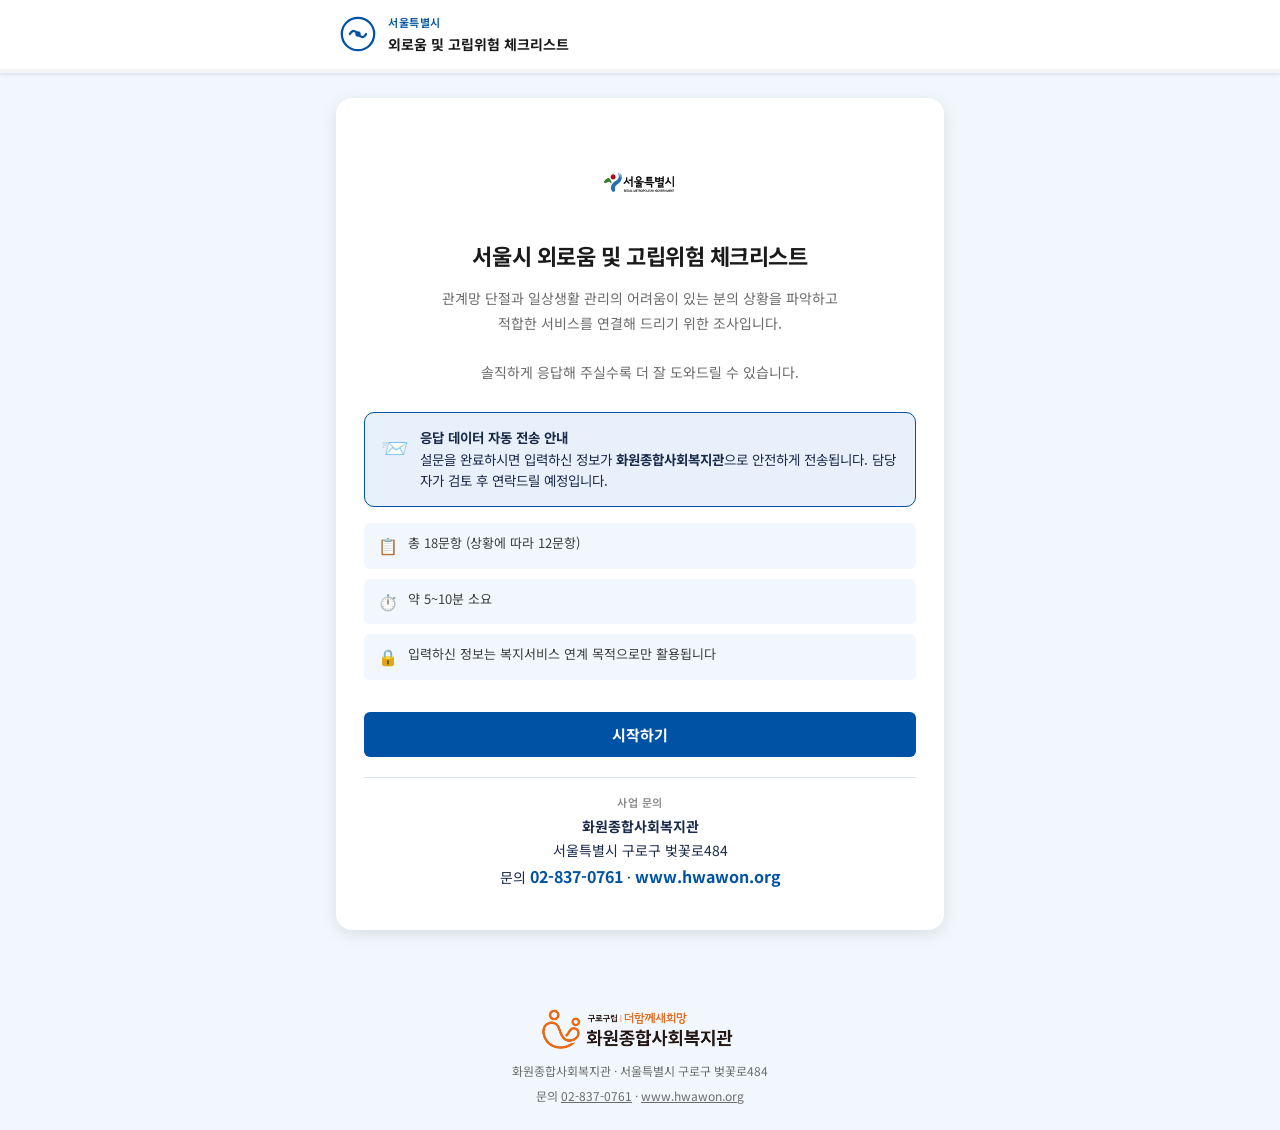
==== commit 9984e8b5: "update index.html - 이용자구분 + 욕구내용 추가" ====
--- a/index.html
+++ b/index.html
@@ -992,6 +992,38 @@
   white-space: nowrap;
   letter-spacing: -0.02em;
 }
+
+/* ── 욕구내용 선택 그리드 ── */
+.needs-grid {
+  display: grid;
+  grid-template-columns: 1fr 1fr;
+  gap: 12px;
+  margin-top: 8px;
+}
+.needs-item {
+  cursor: pointer;
+  display: block;
+}
+.needs-item input[type="checkbox"] {
+  display: none;
+}
+.needs-content {
+  border: 2px solid var(--gray-200);
+  border-radius: 12px;
+  padding: 16px 12px;
+  text-align: center;
+  transition: all 0.2s;
+  background: #fff;
+}
+.needs-item input:checked + .needs-content {
+  border-color: var(--primary);
+  background: #EEF4FF;
+  box-shadow: 0 0 0 3px rgba(0,82,164,0.12);
+}
+.needs-icon { font-size: 28px; margin-bottom: 6px; }
+.needs-label { font-size: 14px; font-weight: 700; color: var(--gray-900); margin-bottom: 4px; }
+.needs-desc { font-size: 11px; color: var(--gray-500); line-height: 1.4; }
+@media (max-width: 360px) { .needs-grid { grid-template-columns: 1fr; } }
 </style>
 </head>
 <body>
@@ -1184,6 +1216,13 @@
                 <option>양호</option><option>불량(위생불량)</option><option>불량(안전문제)</option><option>불량(기타)</option>
               </select>
             </div>
+            <div class="form-group form-full">
+              <label class="form-label required">이용자 구분</label>
+              <div class="radio-group">
+                <label class="radio-item"><input type="radio" name="userType" value="기존 이용자"> 기존 이용자</label>
+                <label class="radio-item"><input type="radio" name="userType" value="신규 이용자"> 신규 이용자</label>
+              </div>
+            </div>
           </div>
 
           <div class="btn-row">
@@ -1502,13 +1541,64 @@
 
           <div class="btn-row">
             <button class="btn-secondary" id="consentBackBtn" onclick="goConsentBack()">이전</button>
-            <button class="btn-primary" onclick="validateStep5()">제출하기</button>
+            <button class="btn-primary" onclick="validateStep5()">다음</button>
           </div>
         </div>
       </section>
 
-      <!-- ───────────── STEP 6: 결과 화면 ───────────── -->
+      <!-- ───────────── STEP 6: 욕구내용 ───────────── -->
       <section class="step" id="step-6">
+        <div class="card">
+          <div class="section-header">
+            <span class="section-badge">마지막 단계</span>
+            <h2 class="section-title">필요한 서비스 선택</h2>
+            <p class="section-desc">필요하신 서비스를 모두 선택해 주세요. <span class="emphasis-text">(중복 선택 가능)</span></p>
+          </div>
+          <div class="q-block">
+            <div class="needs-grid">
+              <label class="needs-item">
+                <input type="checkbox" name="needs" value="심리·정서 지원">
+                <div class="needs-content">
+                  <div class="needs-icon">💙</div>
+                  <div class="needs-label">심리·정서 지원</div>
+                  <div class="needs-desc">상담, 정서적 지지, 마음건강 케어</div>
+                </div>
+              </label>
+              <label class="needs-item">
+                <input type="checkbox" name="needs" value="생활·경제 자원 연결">
+                <div class="needs-content">
+                  <div class="needs-icon">🤝</div>
+                  <div class="needs-label">생활·경제 자원 연결</div>
+                  <div class="needs-desc">생활지원, 경제적 어려움 해소</div>
+                </div>
+              </label>
+              <label class="needs-item">
+                <input type="checkbox" name="needs" value="취미·연결 관계맺기">
+                <div class="needs-content">
+                  <div class="needs-icon">🌱</div>
+                  <div class="needs-label">취미·연결 관계맺기</div>
+                  <div class="needs-desc">여가활동, 사회적 관계 형성</div>
+                </div>
+              </label>
+              <label class="needs-item">
+                <input type="checkbox" name="needs" value="맞춤형 정보 제공">
+                <div class="needs-content">
+                  <div class="needs-icon">📋</div>
+                  <div class="needs-label">맞춤형 정보 제공</div>
+                  <div class="needs-desc">복지 서비스·제도 안내</div>
+                </div>
+              </label>
+            </div>
+          </div>
+          <div class="btn-row">
+            <button class="btn-secondary" onclick="goStep(5)">이전</button>
+            <button class="btn-primary" onclick="submitNeeds()">제출하기</button>
+          </div>
+        </div>
+      </section>
+
+      <!-- ───────────── STEP 7: 결과 화면 ───────────── -->
+      <section class="step" id="step-7">
         <div class="card result-card">
           <div class="result-check">✓</div>
           <h2 class="result-title">응답이 완료되었습니다</h2>
